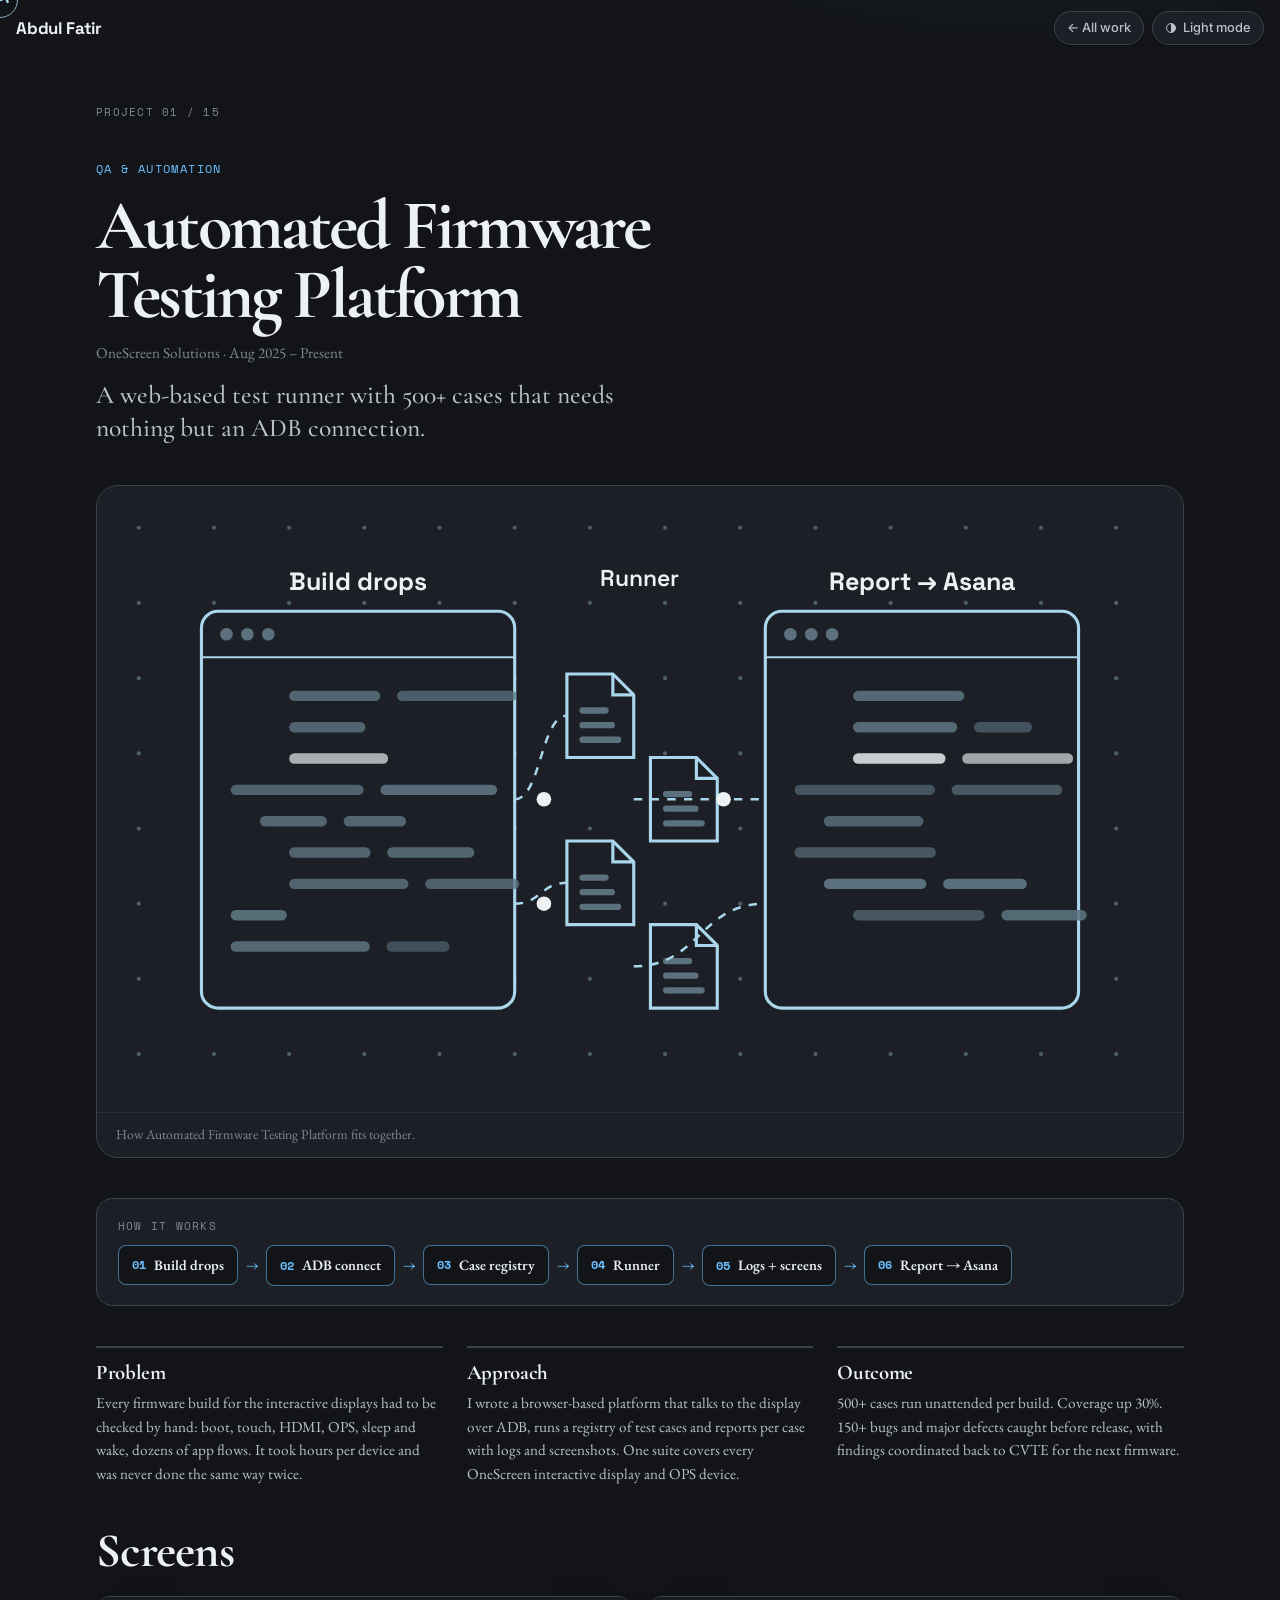
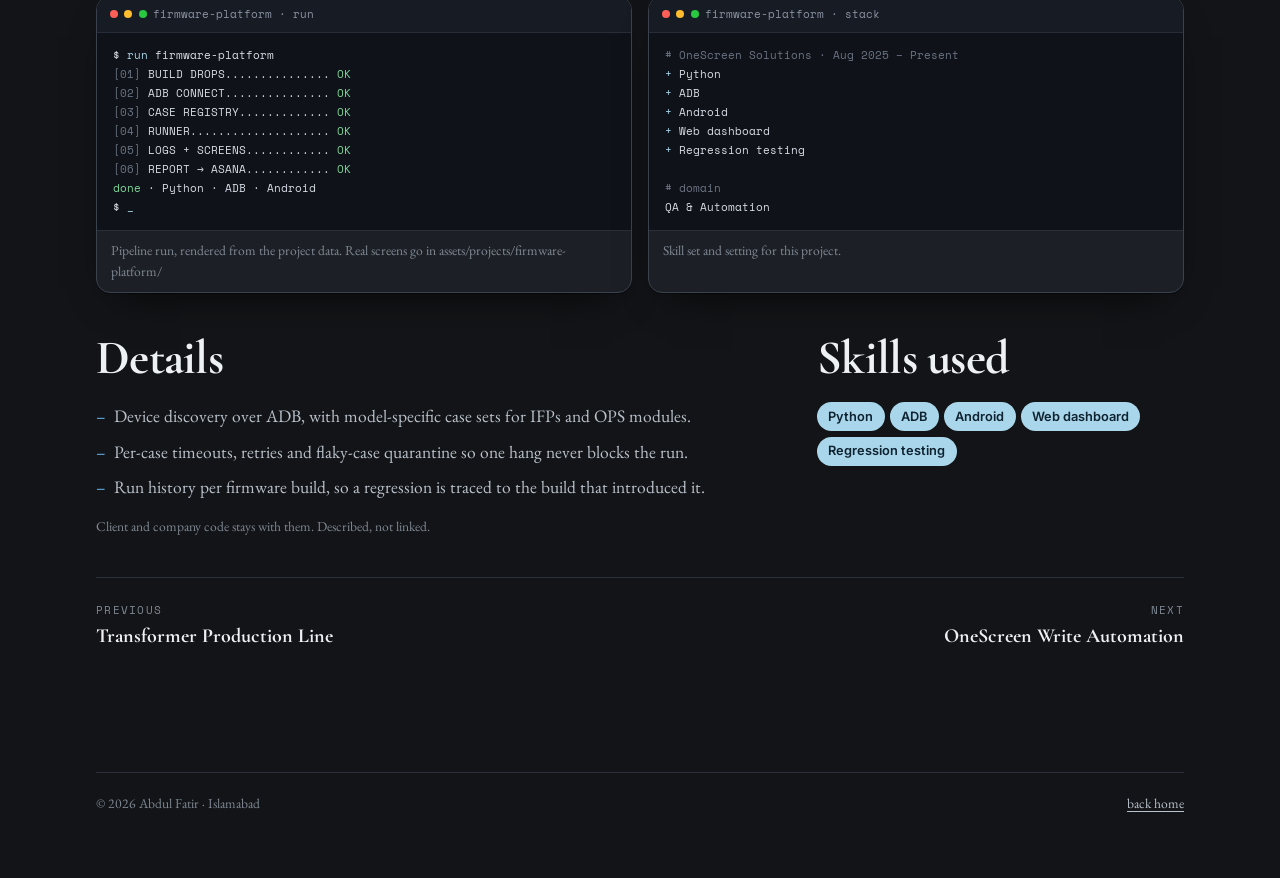
==== project.html @ 15992c82 "Portfolio site: first public version Static portfolio for GitHub Pages: hero with flip clock and tes" ====
<!DOCTYPE html>
<html lang="en" class="no-js">
<head>
  <meta charset="utf-8">
  <meta name="viewport" content="width=device-width, initial-scale=1, viewport-fit=cover">
  <title>Project · Abdul Fatir</title>
  <meta name="description" content="Project details: problem, approach, outcome, screens and the skills it used.">
  <meta name="theme-color" content="#121417">
  <link rel="icon" href="data:image/svg+xml,%3Csvg xmlns='http://www.w3.org/2000/svg' viewBox='0 0 64 64'%3E%3Crect width='64' height='64' rx='14' fill='%23121417'/%3E%3Ctext x='32' y='43' font-family='Arial,sans-serif' font-weight='700' font-size='30' text-anchor='middle' fill='%23a9d6ea'%3EAF%3C/text%3E%3C/svg%3E">
  <link rel="preconnect" href="https://fonts.googleapis.com">
  <link rel="preconnect" href="https://fonts.gstatic.com" crossorigin>
  <link rel="stylesheet" href="https://fonts.googleapis.com/css2?family=Space+Grotesk:wght@500;700&family=Inter:wght@400;500;600;700&family=Space+Mono:wght@400;700&family=Caveat:wght@500;600;700&family=Cormorant+Garamond:ital,wght@0,500;0,600;0,700;1,500&family=EB+Garamond:ital,wght@0,400;0,500;0,600;1,400&display=swap">
  <link rel="stylesheet" href="css/style.css?v=29">
</head>
<body class="is-project">
  <div class="wipe" id="wipe" aria-hidden="true"></div>
  <div class="cursor" id="cursor" aria-hidden="true"><i class="cursor__dot"><svg viewBox="0 0 24 24"><path d="M3 10v4M6 8v8M18 8v8M21 10v4M6 12h12" fill="none" stroke="currentColor" stroke-width="2.4" stroke-linecap="round"/></svg></i><i class="cursor__ring"><span class="cursor__label" id="cursor-label">Drag</span></i></div>

  <header class="bar">
    <div class="bar__left"><a class="bar__name" href="index.html">Abdul Fatir</a></div>
    <div class="bar__right">
      <a class="chip" href="index.html#work" id="back-link">← All work</a>
      <button class="chip" id="mode-toggle" type="button" aria-pressed="false" title="Switch between dark and light">
        <svg viewBox="0 0 12 12" aria-hidden="true"><circle cx="6" cy="6" r="4.5" fill="none" stroke="currentColor"/><path d="M6 1.5v9A4.5 4.5 0 0 0 6 1.5z" fill="currentColor"/></svg>
        <span id="mode-label">Light mode</span>
      </button>
    </div>
  </header>

  <main class="page page--project" id="project">
    <p class="mono eyebrow" id="p-crumb">project</p>
    <header class="phead">
      <p class="phead__dom mono" id="p-dom"></p>
      <h1 class="phead__title" id="p-title">Loading…</h1>
      <p class="phead__meta" id="p-meta"></p>
      <p class="phead__summary" id="p-summary"></p>
    </header>

    <figure class="phero" id="p-hero"></figure>

    <section class="pipeline" id="p-pipeline" aria-label="How it works"></section>

    <section class="pao">
      <div class="pao__col"><h2>Problem</h2><p id="p-problem"></p></div>
      <div class="pao__col"><h2>Approach</h2><p id="p-approach"></p></div>
      <div class="pao__col"><h2>Outcome</h2><p id="p-outcome"></p></div>
    </section>

    <section class="screens" aria-labelledby="screens-title">
      <h2 class="section-title" id="screens-title">Screens</h2>
      <div class="screens__grid" id="p-screens"></div>
    </section>

    <section class="pdetails">
      <div class="pdetails__col">
        <h2 class="section-title">Details</h2>
        <ul class="pdetails__list" id="p-bullets"></ul>
        <p class="muted pnda" id="p-nda" hidden>Client and company code stays with them. Described, not linked.</p>
      </div>
      <div class="pdetails__col">
        <h2 class="section-title">Skills used</h2>
        <ul class="skillset" id="p-stack"></ul>
      </div>
    </section>

    <nav class="pnav" aria-label="Other projects">
      <a id="p-prev" class="pnav__link" href="#"><span class="mono eyebrow">previous</span><strong></strong></a>
      <a id="p-next" class="pnav__link pnav__link--next" href="#"><span class="mono eyebrow">next</span><strong></strong></a>
    </nav>

    <footer class="foot">
      <span>© <span id="year"></span> Abdul Fatir · Islamabad</span>
      <a href="index.html">back home</a>
    </footer>
  </main>

  <script src="js/config.js?v=29"></script>
  <script src="js/data.js?v=29"></script>
  <script src="js/shared.js?v=29"></script>
  <script src="js/project.js?v=29"></script>
</body>
</html>
---- css/style.css ----
/* ──────────────────────────────────────────────────────────────
   Abdul Fatir · portfolio
   Layout: one column. Name + date + role, About with a questionnaire,
   Work experience tabs (each with a 3D drag deck of cards), a message
   CTA, a "Selected work" slider with an index, toolbelt, certificates,
   off-duty, contact. A zig-zag road runs through the page and a small
   car drives it as you scroll.
   Palette: graphite + ice blue by default, white + navy in light mode;
   cream line-art cards for the illustrations.
   ────────────────────────────────────────────────────────────── */
:root {
  color-scheme: dark;
  --bg:      #121417;
  --bg-2:    #181b20;
  --card:    #1c2026;
  --card-2:  #242932;
  --ink:     #eef1f4;
  --ink-2:   #b9c1ca;
  --mute:    #7f8893;
  --rule:    #2a3039;
  --rule-2:  #3a424d;
  --accent:  #a9d6ea;
  --accent-ink: #0f2230;
  --accent-soft: rgba(169, 214, 234, .14);
  --deck-side:   #223a52;
  --deck-side-2: #2f5880;
  --deck-center: #f4f8fb;
  --deck-ink:    #15171b;
  --lcd: #0e1013; --lcd-ink: #d9e6ef;
  --graphite: #1f232a; --on-graphite: #eef1f4;
  --art-bg: var(--card); --art-soft: var(--card-2); --art-ink: var(--accent); --art-line: color-mix(in srgb, var(--accent) 45%, var(--card)); --art-dark: var(--ink);
  --shadow: 0 1px 0 rgba(0,0,0,.4), 0 18px 40px -22px rgba(0,0,0,.9);
  --c-qa: #6cc0ff; --c-cv: #ffb067; --c-dl: #c9a9ff; --c-eng: #7fd79a;
  /* page type: a Roman serif pair. Widgets (clock, rig, questionnaire, chips, buttons) keep the sans below. */
  --f-display: "Cormorant Garamond", "Times New Roman", Georgia, serif;
  --f-body: "EB Garamond", "Times New Roman", Georgia, serif;
  --f-sans: "Space Grotesk", "Segoe UI", system-ui, sans-serif;
  --f-ui: "Inter", "Segoe UI", system-ui, sans-serif;
  --f-mono: "Space Mono", "Cascadia Code", Consolas, monospace;
  --f-hand: "Caveat", "Segoe Script", "Bradley Hand", cursive;
  --body-size: 17.5px; --head-weight: 700; --head-track: -.015em;
  --col: 1120px;
  --ease: cubic-bezier(.22, 1, .36, 1);
  --ease-io: cubic-bezier(.65, 0, .35, 1);
}
:root[data-mode="light"] {
  color-scheme: light;
  --bg: #f5f6f8; --bg-2: #eceef2; --card: #ffffff; --card-2: #f0f2f5;
  --ink: #15171b; --ink-2: #3f454d; --mute: #737b85;
  --rule: #dde1e7; --rule-2: #c7cdd5;
  --accent: #1c4f7a; --accent-ink: #ffffff; --accent-soft: rgba(28, 79, 122, .1);
  --deck-side: #2b4b6b; --deck-side-2: #3f6f9c; --deck-center: #ffffff; --deck-ink: #15171b;
  --lcd: #1f232a; --lcd-ink: #e6edf3;
  --shadow: 0 1px 0 rgba(21,23,27,.05), 0 16px 36px -22px rgba(21,23,27,.35);
  --c-qa: #1f6fb2; --c-cv: #c9641e; --c-dl: #6a4fb3; --c-eng: #2e7d4f;
}

*, *::before, *::after { box-sizing: border-box; }
:root[data-font="playfair"] { --f-display: "Playfair Display", Georgia, serif; --f-body: "Source Serif 4", Georgia, serif; --body-size: 16.5px; --head-weight: 600; --head-track: -.02em; }
:root[data-font="caslon"]   { --f-display: "Libre Caslon Display", Georgia, serif; --f-body: "Libre Caslon Text", Georgia, serif; --body-size: 16px; --head-weight: 400; --head-track: -.01em; }
:root[data-font="fraunces"] { --f-display: "Fraunces", Georgia, serif; --f-body: "Newsreader", Georgia, serif; --body-size: 17px; --head-weight: 600; --head-track: -.02em; }
:root[data-font="sans"]     { --f-display: "Space Grotesk", "Segoe UI", system-ui, sans-serif; --f-body: "Inter", "Segoe UI", system-ui, sans-serif; --body-size: 16px; --head-weight: 700; --head-track: -.02em; }
html { scroll-behavior: smooth; scroll-padding-top: 80px; }
.btn, .chip, .tag, .tab, .skillset li, .bar, .polaroid figcaption, .device, .flipclock, .quiz, input, textarea, button, select, .field label { font-family: var(--f-ui); }
.quiz__head h3, .quiz__head .muted, .quiz__q, .quiz__a { font-family: var(--f-hand); }
.tab { font-family: var(--f-sans); }
body {
  margin: 0; background: var(--bg); color: var(--ink);
  font-family: var(--f-body); font-size: var(--body-size); line-height: 1.55;
  overflow-x: hidden; -webkit-font-smoothing: antialiased;
  transition: background .4s, color .4s;
  background-image: radial-gradient(900px 500px at 80% -10%, var(--accent-soft), transparent 60%);
}
img, svg { max-width: 100%; display: block; }
a { color: var(--accent); text-decoration: underline; text-decoration-thickness: 1px; text-underline-offset: 3px; }
a:hover { text-decoration-thickness: 2px; }
h1, h2, h3 { margin: 0; font-family: var(--f-display); font-weight: var(--head-weight); line-height: 1.05; letter-spacing: var(--head-track); text-wrap: balance; }
p { margin: 0; }
ul, ol { margin: 0; padding: 0; list-style: none; }
button { font: inherit; color: inherit; background: none; border: 0; cursor: pointer; }
:focus-visible { outline: 2px solid var(--accent); outline-offset: 3px; }
[hidden] { display: none !important; }
.mono { font-family: var(--f-mono); font-size: .72rem; letter-spacing: .02em; }
.eyebrow { text-transform: uppercase; letter-spacing: .12em; font-size: .66rem; color: var(--mute); }
.muted { color: var(--mute); }
.skip { position: absolute; left: -9999px; top: 8px; background: var(--ink); color: var(--bg); padding: .5rem .8rem; z-index: 100; }
.skip:focus { left: 8px; }

/* ───────── preloader ───────── */
.loader { position: fixed; inset: 0; z-index: 90; background: var(--bg); color: var(--ink); display: grid; align-content: end; padding: 0 max(24px, 4vw) 6vh; gap: .4rem; transition: transform .9s var(--ease-io); }
.loader.is-done { transform: translateY(-100%); }
.loader__name { font-family: var(--f-sans); font-weight: 700; font-size: 1.1rem; color: var(--accent); }
.loader__count { font-family: var(--f-sans); font-weight: 700; font-size: clamp(6rem, 22vw, 16rem); line-height: .85; letter-spacing: -.05em; font-variant-numeric: tabular-nums; }
.loader__line { font-family: var(--f-mono); font-size: .75rem; color: var(--mute); }
body.is-loading { overflow: hidden; }
.no-js .loader { display: none; }

/* ───────── page wipe ───────── */
.wipe { position: fixed; inset: 0; z-index: 85; background: var(--accent); transform: scaleY(1); transform-origin: top; pointer-events: none; }
.wipe.is-out { transform: scaleY(0); transform-origin: bottom; transition: transform .7s var(--ease-io); }
.wipe.is-in { transform: scaleY(1); transform-origin: top; transition: transform .45s var(--ease-io); }
.wipe--home { transform: scaleY(0); transform-origin: top; }
.wipe--home.is-in { transform: scaleY(1); }
.no-js .wipe { display: none; }

/* ───────── custom cursor ───────── */
.cursor { display: none; }
@media (pointer: fine) {
  .cursor { display: block; position: fixed; left: 0; top: 0; z-index: 95; pointer-events: none; }
  body, a, button, [role="tab"], .ring, .quiz__q { cursor: none; }
  .cursor__dot { position: absolute; width: 26px; height: 26px; margin: -13px; color: var(--accent); filter: drop-shadow(0 1px 2px rgba(0,0,0,.35)); }
  .cursor__dot svg { width: 100%; height: 100%; transform: rotate(-20deg); }
  .cursor.is-down .cursor__dot svg { transform: rotate(-20deg) scale(.85); }
  .cursor__ring { position: absolute; width: 36px; height: 36px; margin: -18px; border-radius: 50%; border: 1px solid var(--accent); opacity: .8; display: grid; place-items: center; transition: transform .3s var(--ease), opacity .25s, background .3s, border-color .3s; }
  .cursor__label { font-family: var(--f-sans); font-weight: 700; font-size: 5px; color: var(--accent-ink); opacity: 0; transition: opacity .2s; }
  .cursor.is-link .cursor__ring { transform: scale(1.5); background: var(--accent-soft); opacity: 1; }
  .cursor.is-drag .cursor__ring { transform: scale(3.2); background: var(--accent); border-color: var(--accent); opacity: .95; }
  .cursor.is-drag .cursor__label { opacity: 1; }
  .cursor.is-down .cursor__ring { transform: scale(.85); }
  .cursor.is-drag.is-down .cursor__ring { transform: scale(2.8); }
}

/* ───────── top bar ───────── */
.bar { position: fixed; top: 0; left: 0; right: 0; z-index: 30; display: flex; justify-content: space-between; align-items: center; gap: 1rem; padding: .7rem max(16px, env(safe-area-inset-right, 0px)) .7rem max(16px, env(safe-area-inset-left, 0px)); pointer-events: none; }
.bar__left, .bar__right { display: flex; align-items: center; gap: .5rem; pointer-events: auto; position: relative; }
.bar__name { font-family: var(--f-sans); font-weight: 700; font-size: 1.05rem; color: var(--ink); text-decoration: none; letter-spacing: -.01em; }
.bar__meta { font-size: .8rem; color: var(--mute); margin-right: .4rem; }
.chip { display: inline-flex; align-items: center; gap: .4rem; text-decoration: none; font-size: .8rem; font-weight: 500; padding: .38rem .75rem; border-radius: 999px; background: var(--card); border: 1px solid var(--rule-2); color: var(--ink-2); box-shadow: var(--shadow); transition: transform .2s var(--ease), border-color .2s; }
.chip:hover { transform: translateY(-1px); border-color: var(--accent); text-decoration: none; }
.chip--xs { padding: .1rem .5rem; font-size: .7rem; box-shadow: none; }
.chip svg { width: 12px; height: 12px; }
.menu { position: absolute; right: 0; top: calc(100% + .5rem); min-width: 200px; background: var(--card); border: 1px solid var(--rule-2); border-radius: 12px; box-shadow: var(--shadow); padding: .4rem; display: grid; }
.menu a { padding: .5rem .8rem; border-radius: 8px; color: var(--ink); text-decoration: none; font-size: .95rem; }
.menu a:hover { background: var(--card-2); }
@media (max-width: 600px) { .bar__meta { display: none; } }

/* ───────── page column + road ───────── */
.page { position: relative; z-index: 0; max-width: var(--col); margin-inline: auto; padding-left: max(16px, env(safe-area-inset-left, 0px)); padding-right: max(16px, env(safe-area-inset-right, 0px)); padding-block: 0 4rem; }
.road { position: absolute; inset: 0; width: 100%; height: 100%; z-index: 0; pointer-events: none; overflow: visible; }
.road__ghost { fill: none; stroke: var(--rule-2); stroke-width: 2; stroke-dasharray: 2 8; stroke-linecap: round; opacity: .8; }
.road__driven { fill: none; stroke: var(--accent); stroke-width: 2; stroke-linecap: round; stroke-linejoin: round; opacity: .7; }
.car { position: absolute; left: 0; top: 0; width: 34px; height: 54px; margin: -27px 0 0 -17px; z-index: 0; pointer-events: none; will-change: transform; }
.car svg { width: 100%; height: 100%; overflow: visible; filter: drop-shadow(0 6px 6px rgba(0,0,0,.45)); }
.car__body { fill: var(--accent); stroke: rgba(0,0,0,.4); stroke-width: 1; }
.car__wheel { fill: #262321; }
.car__glass { fill: #1b2a36; }
:root[data-mode="light"] .car__glass { fill: #cfe6f3; }
.car__roof { fill: rgba(0,0,0,.14); }
.car__cam { fill: #1b1a17; }
.car__lens { fill: #9fd8ff; }
.car__head { fill: #fff2b0; }
.car__tail { fill: #ff8a80; }
.car__beam { fill: rgba(255, 236, 170, .5); opacity: 0; transition: opacity .3s; }
.car.is-moving .car__beam { opacity: .8; }
.car.is-moving .car__wheel { animation: tyre .16s linear infinite; }
@keyframes tyre { 50% { fill: #3b3734; } }
.section, .hero, .marquee, .cta, .foot, .thanks { position: relative; z-index: 1; }

.section { padding-block: clamp(3.5rem, 8vw, 6.5rem) 0; }
.section-title { font-size: clamp(2rem, 4.2vw, 3rem); margin-bottom: 1.2rem; position: relative; display: inline-block; }
.section-title--xl { font-size: clamp(2.8rem, 7.5vw, 5.8rem); letter-spacing: -.02em; line-height: .95; }
.section-title::after { content: ""; position: absolute; left: 0; width: 48px; bottom: -.3rem; height: 3px; background: var(--accent); border-radius: 2px; transform: scaleX(0); transform-origin: left; transition: transform .8s var(--ease); }
.section-title.in::after, .no-js .section-title::after { transform: scaleX(1); }
.lede-sm { color: var(--ink-2); max-width: 60ch; font-size: 1.02rem; margin-bottom: 2rem; }

/* ───────── buttons ───────── */
.btn { display: inline-flex; align-items: center; gap: .5rem; padding: .7rem 1.2rem; border-radius: 999px; background: var(--accent); color: var(--accent-ink); font-family: var(--f-display); font-weight: 700; font-size: .95rem; text-decoration: none; transition: transform .2s var(--ease), box-shadow .2s, background .2s; }
.btn:hover { transform: translateY(-2px); box-shadow: 0 10px 24px -12px var(--accent); text-decoration: none; }
.btn--ghost { background: transparent; color: var(--ink); border: 1px solid var(--rule-2); }
.btn--ghost:hover { border-color: var(--accent); box-shadow: none; }
.btn--lg { padding: 1rem 1.6rem; font-size: 1.05rem; }
.btn__spin { width: 13px; height: 13px; border-radius: 50%; border: 2px solid rgba(0,0,0,.25); border-top-color: var(--accent-ink); display: none; animation: spin .8s linear infinite; }
.btn.is-busy .btn__spin { display: inline-block; }
.btn.is-busy { pointer-events: none; opacity: .85; }
@keyframes spin { to { transform: rotate(360deg); } }

/* ───────── hero ───────── */
.hero__piece { opacity: 0; transform: translateY(18px); transition: opacity .8s var(--ease) var(--d, 0s), transform .8s var(--ease) var(--d, 0s); }
.hero.in .hero__piece, .no-js .hero__piece { opacity: 1; transform: none; }
.hero { min-height: 82vh; padding-top: clamp(6rem, 14vh, 9rem); display: grid; align-content: center; gap: 1.2rem; }
.hero__intro { display: flex; flex-wrap: wrap; align-items: center; gap: .5rem .7rem; color: var(--ink-2); font-size: .95rem; }
.hero__intro .mono { color: var(--accent); }
.hero__sep { color: var(--mute); }
.hero__intro a { color: var(--ink); }
.hero__namerow { display: grid; justify-items: start; gap: .9rem; }
.hero__role { display: flex; align-items: baseline; gap: .35rem; margin-left: .15em; font-size: .95rem; line-height: 1.25; color: var(--ink-2); }
.hero__role strong { color: var(--ink); font-family: var(--f-display); font-size: 1.1rem; letter-spacing: -.01em; }
.hero__role a { color: var(--accent); }
.name { font-size: clamp(4.4rem, 14vw, 12rem); line-height: .86; letter-spacing: -.02em; display: grid; }
.name__word { display: flex; overflow: hidden; padding-bottom: .08em; }
.name__last { color: var(--accent); }
.name__ch { display: inline-block; transform: translateY(110%); transition: transform .9s var(--ease); white-space: pre; }
.name.in .name__ch, .no-js .name__ch { transform: none; }
.hero__row { display: grid; grid-template-columns: 1.1fr .9fr; gap: 2rem; align-items: center; margin-top: .5rem; }
.hero__build { font-family: var(--f-display); font-weight: 500; font-size: clamp(1.5rem, 3.2vw, 2.4rem); line-height: 1.15; letter-spacing: -.02em; }
.swap { display: block; overflow: hidden; height: 1.15em; color: var(--accent); font-weight: 700; }
.swap__item { display: block; transition: transform .45s var(--ease), opacity .35s; white-space: nowrap; }
.swap__item.is-out { transform: translateY(-110%); opacity: 0; }
.swap__item.is-in { transform: translateY(110%); opacity: 0; transition: none; }
.hero__links { display: flex; flex-wrap: wrap; gap: .7rem; margin-top: .8rem; }
.stage { justify-self: end; display: grid; gap: .5rem; justify-items: center; }
.device { width: min(320px, 100%); background: var(--card); border: 1px solid var(--rule-2); border-radius: 18px; padding: 14px; transform: rotate(-1.5deg); transition: transform .5s var(--ease); box-shadow: var(--shadow); }
.device:hover { transform: rotate(0) translateY(-2px); }
.lcd { background: var(--accent); color: var(--accent-ink); border-radius: 8px; padding: 12px 14px; border: 2px solid rgba(0,0,0,.2); box-shadow: inset 0 2px 8px rgba(0,0,0,.25); display: grid; gap: 6px; font-size: .62rem; text-transform: uppercase; }
.lcd__bar i { background: var(--accent-ink); }
.lcd__bar { border-color: var(--accent-ink); }
.device__leds i.on { background: var(--accent); box-shadow: 0 0 6px var(--accent); }
.lcd__row { display: flex; justify-content: space-between; gap: 1rem; white-space: nowrap; overflow: hidden; }
.lcd__row span:first-child { overflow: hidden; text-overflow: ellipsis; }
.lcd__big { font-size: 2rem; font-weight: 700; line-height: 1; letter-spacing: .04em; margin: .2rem 0; font-variant-numeric: tabular-nums; }
.lcd__bar { height: 8px; border: 1px solid var(--lcd-ink); padding: 1px; }
.lcd__bar i { display: block; height: 100%; width: 0; background: var(--lcd-ink); transition: width .3s linear; }
.device__foot { display: flex; justify-content: space-between; align-items: center; padding: 10px 4px 0; }
.device__brand { color: var(--mute); text-transform: uppercase; }
.device__leds { display: flex; gap: 5px; }
.device__leds i { width: 8px; height: 8px; border-radius: 50%; background: var(--rule-2); }
.device__leds i.on { background: #2e9e5b; box-shadow: 0 0 6px #2e9e5b; }
.caption { color: var(--mute); font-size: .85rem; }

/* split-flap tiles: a leaf folds down from the top half to reveal the next character */
.flaps { display: inline-flex; gap: 2px; --fh: 1.6em; --fw: .95em; --fbg: #1f2328; --ffg: #f3f5f7; --fline: rgba(0,0,0,.45); }
.flap { position: relative; width: var(--fw); height: var(--fh); perspective: 220px; font-weight: 700; }
.flap__half, .flap__leaf { position: absolute; left: 0; width: 100%; height: 50%; overflow: hidden; background: var(--fbg); color: var(--ffg); backface-visibility: hidden; }
.flap__half span, .flap__leaf span { position: absolute; left: 0; width: 100%; height: var(--fh); line-height: var(--fh); text-align: center; }
.flap__top, .flap__leaf--front { top: 0; border-radius: 3px 3px 0 0; }
.flap__top span, .flap__leaf--front span { top: 0; }
.flap__bottom, .flap__leaf--back { bottom: 0; border-radius: 0 0 3px 3px; }
.flap__bottom span, .flap__leaf--back span { bottom: 0; }
.flap__top::after { content: ""; position: absolute; left: 0; right: 0; bottom: 0; height: 1px; background: var(--fline); }
.flap__leaf { transform-origin: 50% 100%; transform: rotateX(0); animation: flapdown .5s var(--ease-io) forwards; z-index: 2; }
.flap__leaf--back { transform-origin: 50% 0%; transform: rotateX(90deg); animation: flapup .5s var(--ease-io) forwards; top: 50%; }
@keyframes flapdown { to { transform: rotateX(-90deg); } }
@keyframes flapup { to { transform: rotateX(0); } }
.flaps--lcd { --fh: 1.5em; --fw: .82em; --fbg: rgba(0,0,0,.16); --ffg: var(--accent-ink); --fline: rgba(0,0,0,.25); gap: 1px; font-size: .58rem; letter-spacing: 0; }
.flaps--lcd .flap { font-weight: 700; }
.lcd__row--case { align-items: center; }
.flipclock { display: grid; gap: .4rem; justify-items: center; margin-bottom: .2rem; }
.flipclock__tiles { display: inline-flex; align-items: center; gap: .25rem; font-family: var(--f-sans); font-size: clamp(1.7rem, 3.4vw, 2.4rem); --fh: 1.35em; --fw: .82em; --fbg: var(--accent); --ffg: var(--accent-ink); --fline: rgba(0,0,0,.25); }
.flipclock__tiles .flap { box-shadow: 0 6px 14px -8px rgba(0,0,0,.8); border-radius: 4px; }
.flipclock__tiles .flaps--sec { font-size: .72em; align-self: end; margin-bottom: .1em; }
.flipclock__colon { width: .3em; display: grid; gap: .28em; justify-items: center; }
.flipclock__colon i { width: .12em; height: .12em; border-radius: 50%; background: var(--ink); animation: blink 1s steps(1) infinite; }
@keyframes blink { 50% { opacity: .25; } }
.flipclock__label { color: var(--accent); text-transform: uppercase; font-size: .72rem; letter-spacing: .06em; }
.flipclock__label--sub { color: var(--mute); font-size: .62rem; }
@media (max-width: 820px) { .hero { min-height: 0; padding-top: 5.5rem; } .hero__row { grid-template-columns: 1fr; } .stage { justify-self: start; } }

/* ───────── marquee ───────── */
.marquee { margin-top: 3rem; border-top: 1px solid var(--rule); border-bottom: 1px solid var(--rule); overflow: hidden; padding: .7rem 0; mask-image: linear-gradient(90deg, transparent, #000 8%, #000 92%, transparent); -webkit-mask-image: linear-gradient(90deg, transparent, #000 8%, #000 92%, transparent); }
.marquee__track { display: flex; gap: 2.5rem; width: max-content; animation: marquee 40s linear infinite; }
.marquee__track span { font-family: var(--f-display); font-weight: 500; font-size: 1.05rem; color: var(--ink-2); white-space: nowrap; }
.marquee__track span::after { content: "◆"; margin-left: 2.5rem; color: var(--accent); font-size: .6rem; vertical-align: middle; }
@keyframes marquee { to { transform: translateX(-50%); } }

/* ───────── about ───────── */
.about { display: grid; grid-template-columns: 1.15fr .85fr; gap: 2.5rem; align-items: start; }
.about__text .section-title { margin-bottom: 1.2rem; }
.about__lead { font-family: var(--f-display); font-weight: 500; font-size: clamp(1.4rem, 2.5vw, 1.9rem); line-height: 1.3; letter-spacing: -.02em; max-width: 32ch; }
.about__lead .w { display: inline-block; opacity: .18; transition: opacity .25s linear; }
.about__lead .w.on { opacity: 1; }
.about__paras { display: grid; gap: 1rem; margin-top: 1.4rem; color: var(--ink-2); max-width: 60ch; }
.about__side { display: grid; gap: 1.2rem; justify-items: end; }
.polaroid { margin: 0; width: min(240px, 100%); background: var(--card); padding: 12px 12px 14px; transform: rotate(2deg); border: 1px solid var(--rule-2); box-shadow: var(--shadow); transition: transform .5s var(--ease); }
.polaroid:hover { transform: rotate(0) scale(1.02); }
.polaroid__img { aspect-ratio: 1; background: linear-gradient(135deg, var(--card-2), var(--rule)); display: grid; place-items: center; position: relative; overflow: hidden; border-radius: 4px; }
.polaroid__img img { width: 100%; height: 100%; object-fit: cover; object-position: 50% 28%; position: absolute; inset: 0; }
.polaroid__mono { font-family: var(--f-sans); font-weight: 700; font-size: 3.5rem; color: var(--accent); }
.polaroid figcaption { margin-top: .6rem; font-size: .85rem; color: var(--mute); text-align: center; }
.quiz { width: 100%; background: var(--card); border: 1px solid var(--rule-2); border-radius: 16px; padding: 1.2rem 1.25rem 1.1rem; display: grid; gap: .8rem; box-shadow: var(--shadow); }
.quiz__head { display: grid; gap: .2rem; }
.quiz__head .eyebrow { color: var(--accent); }
.quiz__head h3 { font-family: var(--f-hand); font-weight: 700; font-size: 2rem; letter-spacing: 0; }
.quiz__head .muted { font-family: var(--f-hand); font-size: 1.25rem; }
.quiz__list { display: grid; gap: .5rem; counter-reset: q; }
.quiz__item { border: 1px solid var(--rule); border-radius: 10px; background: var(--bg); overflow: hidden; }
.quiz__q { width: 100%; text-align: left; display: grid; grid-template-columns: 1.6rem 1fr auto; gap: .5rem; align-items: center; padding: .65rem .8rem; font-family: var(--f-hand); font-weight: 600; font-size: 1.35rem; line-height: 1.2; color: var(--ink); }
.quiz__q::before { counter-increment: q; content: counter(q, decimal-leading-zero); font-family: var(--f-mono); font-size: .65rem; color: var(--accent); }
.quiz__q::after { content: "+"; color: var(--mute); font-family: var(--f-sans); font-size: 1.3rem; transition: transform .3s; }
.quiz__q[aria-expanded="true"]::after { transform: rotate(45deg); }
.quiz__a { padding: 0 .8rem .8rem 2.9rem; font-family: var(--f-hand); font-weight: 500; font-size: 1.3rem; line-height: 1.3; color: var(--accent); }
.quiz__viewport { overflow: hidden; transition: height .4s var(--ease); }
.quiz__track { display: flex; align-items: flex-start; transition: transform .55s var(--ease); will-change: transform; }
.quiz__page { flex: 0 0 100%; min-width: 0; display: grid; gap: .8rem; align-content: start; transition: opacity .4s; }
.quiz__page:not(.is-on) { opacity: .35; }
.quiz__nav { display: flex; justify-content: center; padding-top: .55rem; border-top: 1px solid var(--rule); }
.quiz__dots { display: flex; gap: .5rem; align-items: center; }
.quiz__dot { width: .7rem; height: .7rem; padding: 0; border-radius: 999px; border: 1px solid var(--accent); background: transparent; transition: width .25s var(--ease), background .2s; }
.quiz__dot.is-on { width: 1.8rem; background: var(--accent); }
@media (max-width: 820px) { .about { grid-template-columns: 1fr; } .about__side { justify-items: start; } }
.odometer { margin-top: 3rem; display: grid; grid-template-columns: repeat(4, 1fr); gap: 1rem; border-top: 1px solid var(--rule); padding-top: 1.5rem; }
.odometer b { display: block; font-family: var(--f-sans); font-size: 2.4rem; line-height: 1; font-variant-numeric: tabular-nums; letter-spacing: -.03em; }
.odometer b small { color: var(--accent); font-size: 1.4rem; }
.odometer span { font-size: .85rem; color: var(--mute); }
@media (max-width: 700px) { .odometer { grid-template-columns: repeat(2, 1fr); } }

/* ───────── experience tabs ───────── */
.tabs { position: relative; display: flex; gap: .2rem; border-bottom: 1px solid var(--rule-2); overflow-x: auto; scrollbar-width: none; }
.tabs::-webkit-scrollbar { display: none; }
.tab { position: relative; padding: .7rem 1rem .8rem; font-family: var(--f-display); font-weight: 700; color: var(--mute); white-space: nowrap; display: flex; align-items: center; gap: .5rem; transition: color .25s; }
.tab:hover, .tab[aria-selected="true"] { color: var(--ink); }
/* the small label style used for "Present" and every label inside a tab */
.tag { display: inline-block; font-family: var(--f-mono); font-size: .58rem; letter-spacing: .1em; text-transform: uppercase; color: var(--accent-ink); background: var(--accent); padding: .22rem .5rem; border-radius: 4px; line-height: 1.2; }
.tag--muted { background: var(--card-2); color: var(--accent); border: 1px solid var(--rule-2); }
.tabs__ink { position: absolute; bottom: -1px; left: 0; height: 3px; width: 0; background: var(--accent); border-radius: 2px; transition: left .45s var(--ease), width .45s var(--ease); }
.tabpanel { margin-top: 1.5rem; }
.tabpanel { overflow: hidden; }
.exp { display: grid; gap: 1.6rem; background: var(--card); border: 1px solid var(--rule-2); border-radius: 20px; padding: clamp(1.3rem, 3vw, 2.2rem); transition: opacity .42s var(--ease), transform .42s var(--ease); }
.tabpanel.is-out-left .exp { opacity: 0; transform: translateX(-56px); transition-duration: .24s; transition-timing-function: var(--ease-io); }
.tabpanel.is-out-right .exp { opacity: 0; transform: translateX(56px); transition-duration: .24s; transition-timing-function: var(--ease-io); }
.tabpanel.is-in-right .exp { opacity: 0; transform: translateX(56px); transition: none; }
.tabpanel.is-in-left .exp { opacity: 0; transform: translateX(-56px); transition: none; }
.exp__head { display: grid; grid-template-columns: .9fr 1.1fr; gap: 2rem; align-items: start; }
.exp__id { display: grid; gap: .5rem; min-width: 0; }
.exp__org { font-size: clamp(1.5rem, 2.8vw, 2rem); }
.exp__role { font-weight: 600; font-size: 1rem; }
.exp__meta { color: var(--mute); font-size: .85rem; display: flex; flex-wrap: wrap; gap: .3rem 1rem; }
.exp__meta .pin::before { content: "◎ "; color: var(--accent); }
.exp__cols { display: grid; gap: 1rem; min-width: 0; }
.exp__cols > div { display: grid; gap: .45rem; justify-items: start; }
.exp__cols p { color: var(--ink-2); font-size: .93rem; line-height: 1.55; }
.exp__skills { display: grid; gap: .5rem; justify-items: start; border-top: 1px solid var(--rule); padding-top: 1.2rem; }
.skillset { display: flex; flex-wrap: wrap; gap: .35rem; }
.skillset li { font-size: .8rem; font-weight: 600; padding: .28rem .7rem; border-radius: 999px; background: var(--accent); color: var(--accent-ink); }
.exp__nda { color: var(--mute); }
@media (max-width: 820px) { .exp__head { grid-template-columns: 1fr; } }

/* card slider inside the tab box: a horizontal loop of portrait cards */
.slider { position: relative; height: 400px; overflow: hidden; border-radius: 16px; cursor: grab; touch-action: pan-y; user-select: none; }
.slider.is-dragging { cursor: grabbing; }
.slider__stage { position: absolute; left: 50%; top: 50%; width: 0; height: 0; transform-style: preserve-3d; }
.slider__card { position: absolute; left: 0; top: 0; width: 262px; height: 350px; border-radius: 20px; padding: 1.15rem 1.2rem 1.25rem; display: flex; flex-direction: column; justify-content: space-between; color: #e6eef6; background: linear-gradient(165deg, var(--deck-side-2), var(--deck-side)); border: 1px solid rgba(255,255,255,.08); box-shadow: 0 24px 44px -28px rgba(0,0,0,.7); transition: background .25s, color .25s, box-shadow .25s; }
.slider__card.is-center { background: var(--deck-center); color: var(--deck-ink); border-color: transparent; box-shadow: 0 0 0 2px var(--accent), 0 34px 60px -30px rgba(0,0,0,.75); }
.slider__card .ring__open { display: inline-block; opacity: 0; pointer-events: none; color: var(--accent); text-decoration: none; cursor: pointer; }
.slider__card.is-center .ring__open { opacity: 1; pointer-events: auto; color: var(--accent); }
@media (max-width: 820px) { .slider { height: 370px; } .slider__card { width: 232px; height: 320px; } }

/* ring of cards inside the tab box: three visible, the rest wait behind */
.ringwrap { display: grid; gap: .6rem; border-top: 1px solid var(--rule); padding-top: 1.2rem; }
.ringwrap__head { display: flex; justify-content: space-between; align-items: center; gap: 1rem; flex-wrap: wrap; }
.ring { position: relative; height: 400px; perspective: 1200px; perspective-origin: 50% 45%; overflow: hidden; border-radius: 16px; cursor: grab; touch-action: pan-y; user-select: none; }
.ring.is-dragging { cursor: grabbing; }
.ring__stage { position: absolute; left: 50%; top: 50%; width: 0; height: 0; transform-style: preserve-3d; }
.ring__card { position: absolute; left: 0; top: 0; width: 300px; height: 340px; border-radius: 20px; padding: 1.2rem 1.25rem 1.3rem; display: flex; flex-direction: column; justify-content: space-between; color: #e6eef6; background: linear-gradient(165deg, color-mix(in srgb, var(--deck-side-2) 78%, transparent), color-mix(in srgb, var(--deck-side) 82%, transparent)); backdrop-filter: blur(2px); -webkit-backdrop-filter: blur(2px); border: 1px solid rgba(255,255,255,.08); box-shadow: 0 30px 50px -30px rgba(0,0,0,.7); transition: transform .7s var(--ease), opacity .7s var(--ease); will-change: transform; }
.ring.is-dragging .ring__card { transition: none; }
.ring__card.is-center { background: var(--deck-center); color: var(--deck-ink); box-shadow: 0 0 0 2px var(--accent), 0 30px 60px -28px rgba(0,0,0,.9); cursor: pointer; border-color: transparent; }
.ring__top { display: flex; justify-content: space-between; align-items: baseline; gap: 1rem; }
.ring__org { font-family: var(--f-display); font-weight: 700; font-size: .85rem; opacity: .85; }
.ring__num { opacity: .6; }
.ring__kind { display: block; text-transform: uppercase; letter-spacing: .1em; opacity: .7; margin-bottom: .4rem; }
.ring__title { margin: 0; font-family: var(--f-display); font-weight: 700; font-size: 1.3rem; line-height: 1.1; letter-spacing: -.02em; }
.ring__sub { font-size: .8rem; opacity: .8; margin-top: .35rem; }
.ring__open { font-size: .78rem; margin-top: .6rem; font-weight: 600; opacity: 0; transition: opacity .3s; }
.ring__card.is-center .ring__open { opacity: 1; color: var(--accent); }
.ring__btn { position: absolute; top: 50%; width: 40px; height: 40px; margin-top: -20px; border-radius: 50%; border: 1px solid var(--rule-2); background: var(--card); color: var(--ink); font-family: var(--f-display); display: grid; place-items: center; z-index: 30; transition: background .2s, color .2s; }
.ring__btn:hover { background: var(--accent); color: var(--accent-ink); }
.ring__btn--prev { left: .8rem; } .ring__btn--next { right: .8rem; }
@media (max-width: 820px) { .ring { height: 340px; } .ring__card { width: 230px; height: 290px; } .ring__btn { display: none; } }

/* internships: smaller boxes */
.section-title--sm { font-size: clamp(1.6rem, 3vw, 2.2rem); }
.interns { display: grid; grid-template-columns: 1fr 1fr; gap: 1rem; }
.intern { background: var(--card); border: 1px solid var(--rule-2); border-radius: 16px; padding: 1.3rem 1.4rem; display: grid; gap: .7rem; align-content: start; }
.intern__head { display: flex; justify-content: space-between; align-items: center; gap: 1rem; }
.intern h3 { font-size: 1.25rem; }
.intern__role { font-weight: 600; font-size: .95rem; }
.intern__what { color: var(--ink-2); font-size: .92rem; }
.intern__photos { display: grid; grid-template-columns: repeat(3, 1fr); gap: .5rem; margin-top: .3rem; }
.intern__photos figure { margin: 0; aspect-ratio: 4 / 3; border-radius: 10px; overflow: hidden; background: var(--card-2); border: 1px dashed var(--rule-2); display: grid; place-items: center; color: var(--mute); font-family: var(--f-mono); font-size: .6rem; text-transform: uppercase; letter-spacing: .08em; text-align: center; padding: .4rem; }
.intern__photos figure.has-img { border-style: solid; padding: 0; }
.intern__photos img { width: 100%; height: 100%; object-fit: cover; object-position: 50% 20%; display: block; transition: transform .5s var(--ease); }
.intern__zoom { display: block; width: 100%; height: 100%; padding: 0; border: 0; background: none; cursor: zoom-in; }
.intern__zoom:hover img { transform: scale(1.04); }
.intern__zoom:focus-visible { outline: 2px solid var(--accent); outline-offset: 2px; }
/* lightbox */
.lightbox { position: fixed; inset: 0; z-index: 95; display: grid; grid-template-columns: auto 1fr auto; align-items: center; justify-items: center; gap: .5rem; padding: max(16px, env(safe-area-inset-left, 0px)); background: color-mix(in srgb, var(--bg) 88%, transparent); backdrop-filter: blur(6px); -webkit-backdrop-filter: blur(6px); opacity: 0; transition: opacity .26s var(--ease); }
.lightbox.is-open { opacity: 1; }
.lightbox[hidden] { display: none; }
.lightbox__fig { margin: 0; display: grid; justify-items: center; gap: .6rem; min-width: 0; }
.lightbox__fig img { max-width: min(92vw, 1100px); max-height: 82vh; width: auto; height: auto; border-radius: 14px; box-shadow: 0 40px 80px -30px rgba(0,0,0,.8); background: var(--card); transform: scale(.96); transition: transform .3s var(--ease); }
.lightbox.is-open .lightbox__fig img { transform: none; }
.lightbox__fig figcaption { color: var(--mute); font-size: .7rem; letter-spacing: .08em; text-transform: uppercase; }
.lightbox__close { position: absolute; top: max(14px, env(safe-area-inset-top, 0px)); right: max(14px, env(safe-area-inset-right, 0px)); width: 2.6rem; height: 2.6rem; border-radius: 999px; border: 1px solid var(--rule-2); background: var(--card); color: var(--ink); font-family: var(--f-sans); font-size: 1.5rem; line-height: 1; display: grid; place-items: center; cursor: pointer; }
.lightbox__nav { width: 2.6rem; height: 2.6rem; border-radius: 999px; border: 1px solid var(--rule-2); background: var(--card); color: var(--ink); font-family: var(--f-sans); font-size: 1.1rem; display: grid; place-items: center; cursor: pointer; transition: background .2s, color .2s; }
.lightbox__nav:hover, .lightbox__close:hover { background: var(--accent); color: var(--accent-ink); border-color: var(--accent); }
.lightbox__nav[hidden] { visibility: hidden; display: grid; }
body.has-lightbox { overflow: hidden; }
@media (max-width: 820px) { .lightbox { grid-template-columns: 1fr; } .lightbox__nav { position: absolute; top: 50%; margin-top: -1.3rem; } .lightbox__nav--prev { left: 10px; } .lightbox__nav--next { right: 10px; } }
@media (max-width: 760px) { .interns { grid-template-columns: 1fr; } }

/* thank you */
.thanks { position: relative; z-index: 1; padding-block: clamp(5rem, 14vw, 10rem) 2rem; text-align: center; display: grid; gap: 1rem; justify-items: center; }
.thanks__title { font-size: clamp(3.2rem, 13vw, 10.5rem); line-height: .9; letter-spacing: -.02em; color: var(--accent); }
.thanks__title span { display: flex; justify-content: center; overflow: hidden; padding-bottom: .1em; flex-wrap: wrap; }
.thanks__title.in .name__ch, .no-js .thanks__title .name__ch { transform: none; }
.thanks__line { color: var(--ink-2); max-width: 40ch; }

/* ───────── CTA ───────── */
.cta { margin-top: clamp(3.5rem, 8vw, 6.5rem); display: flex; justify-content: space-between; align-items: center; gap: 2rem; flex-wrap: wrap; padding: clamp(1.5rem, 4vw, 2.5rem); border-radius: 20px; background: var(--card); border: 1px solid var(--rule-2); box-shadow: var(--shadow); }
.cta h2 { font-size: clamp(1.5rem, 3vw, 2.2rem); max-width: 22ch; margin-top: .4rem; }
.cta .eyebrow { color: var(--accent); }

/* ───────── all projects: stacked sticky cards ───────── */
.work__head { display: flex; justify-content: space-between; align-items: end; gap: 1.5rem; flex-wrap: wrap; margin-bottom: 1.8rem; }
.work__count { color: var(--ink-2); font-size: .95rem; max-width: 36ch; }
.stack { position: relative; height: clamp(500px, 68vh, 720px); overflow: hidden; border-radius: 32px; perspective: 1400px; perspective-origin: 50% 50%; cursor: grab; touch-action: pan-x; user-select: none; }
.stack.is-dragging { cursor: grabbing; }
.stack:focus-visible { outline: 2px solid var(--accent); outline-offset: 4px; }
.stackcard {
  position: absolute; left: 0; top: 9%; width: 100%; height: 82%;
  display: grid; grid-template-columns: 1.05fr .95fr;
  border-radius: 30px; overflow: hidden; text-decoration: none; color: var(--ink);
  background: var(--card); --art-bg: var(--card);
  border: 1px solid var(--rule-2); box-shadow: none;
  transform-origin: 50% 50%; will-change: transform, opacity; backface-visibility: hidden;
}
.stackcard__body { overflow: hidden; }
@media (max-width: 820px) { .stack { height: clamp(520px, 78vh, 760px); } .stackcard__art { padding: 1rem 1rem 0; } .stackcard__art .art { max-height: 30vh; width: auto; margin: 0 auto; } }
.stackcard:nth-child(even) { background: color-mix(in srgb, var(--accent) 22%, var(--card)); --art-bg: color-mix(in srgb, var(--accent) 22%, var(--card)); }
.stackcard:hover { text-decoration: none; }
.stackcard__art { display: grid; align-items: center; padding: clamp(1rem, 3vw, 2.5rem); min-width: 0; }
.stackcard__art .art { width: 100%; height: auto; border-radius: 18px; }
.stackcard__body { display: grid; gap: .9rem; align-content: center; padding: clamp(1.4rem, 3.5vw, 3rem); min-width: 0; border-left: 1px solid color-mix(in srgb, var(--ink) 10%, transparent); }
.stackcard__body h3 { font-size: clamp(1.7rem, 3.2vw, 2.6rem); letter-spacing: -.03em; line-height: 1.02; }
.stackcard__meta { color: var(--ink-2); font-size: .95rem; }
.stackcard__summary { font-family: var(--f-display); font-weight: 500; font-size: clamp(1.05rem, 1.6vw, 1.3rem); line-height: 1.35; color: var(--ink); }
.stackcard__open { font-weight: 700; color: var(--accent); margin-top: .4rem; text-decoration: none; display: inline-block; cursor: pointer; }
.stackcard__open:hover { text-decoration: underline; }
:root[data-mode="light"] .stackcard:nth-child(even) .stackcard__open { color: var(--ink); }
@media (max-width: 820px) { .stackcard { grid-template-columns: 1fr; grid-template-rows: auto 1fr; border-radius: 22px; } .stackcard__body { border-left: 0; border-top: 1px solid color-mix(in srgb, var(--ink) 10%, transparent); align-content: start; } }

/* ───────── education ───────── */
.edu { display: grid; gap: 1rem; }
.educard { display: grid; grid-template-columns: .8fr 1.2fr; gap: 2rem; padding: clamp(1.4rem, 3.5vw, 2.6rem); border-radius: 26px; background: var(--card); border: 1px solid var(--rule-2); box-shadow: var(--shadow); }
.educard:nth-child(even) { background: color-mix(in srgb, var(--accent) 22%, var(--card)); }
.educard__meta { display: flex; align-items: center; gap: .8rem; color: var(--ink-2); font-size: .9rem; font-weight: 600; align-self: start; }
.educard__meta i { width: 28px; height: 1px; background: var(--ink-2); display: inline-block; }
.educard__body { display: grid; gap: .8rem; min-width: 0; }
.educard__school { font-size: clamp(1.4rem, 2.6vw, 2rem); letter-spacing: -.03em; line-height: 1.05; }
.educard__degree { font-weight: 700; font-size: 1.05rem; }
.educard__note { font-family: var(--f-display); font-weight: 500; font-size: clamp(1.1rem, 1.8vw, 1.45rem); line-height: 1.3; }
.educard__detail { color: var(--ink-2); font-size: .95rem; border-top: 1px solid color-mix(in srgb, var(--ink) 12%, transparent); padding-top: .8rem; }
@media (max-width: 760px) { .educard { grid-template-columns: 1fr; gap: 1rem; } }
[data-domain="qa"]  { --dc: var(--c-qa); }
[data-domain="cv"]  { --dc: var(--c-cv); }
[data-domain="dl"]  { --dc: var(--c-dl); }
[data-domain="eng"] { --dc: var(--c-eng); }

/* ───────── toolbelt shelves ───────── */
.shelves { display: grid; grid-template-columns: repeat(3, 1fr); gap: 1rem; }
.shelf { --dc: var(--accent); border: 1px solid var(--rule-2); border-radius: 14px; background: var(--card); padding: 1.1rem 1.15rem 1.2rem; display: grid; gap: .7rem; align-content: start; transition: transform .4s var(--ease), border-color .3s; }
.shelf:hover { transform: translateY(-3px); border-color: var(--dc); }
.shelf h3 { font-size: 1.1rem; display: flex; align-items: center; gap: .5rem; }
.shelf h3::before { content: ""; width: 9px; height: 9px; background: var(--dc); transform: rotate(45deg); border-radius: 2px; }
.shelf ul { display: flex; flex-wrap: wrap; gap: .35rem; }
.shelf li { font-size: .8rem; padding: .22rem .6rem; border-radius: 6px; background: var(--card-2); color: var(--ink-2); border: 1px solid transparent; transition: border-color .2s; }
.shelf:hover li { border-color: color-mix(in srgb, var(--dc) 35%, transparent); }
@media (max-width: 900px) { .shelves { grid-template-columns: repeat(2, 1fr); } }
@media (max-width: 560px) { .shelves { grid-template-columns: 1fr; } }

/* ───────── certs + hobbies ───────── */
.certs { display: grid; grid-template-columns: repeat(2, 1fr); gap: 1rem; max-width: 760px; }
.cert { display: grid; grid-template-columns: 54px 1fr; gap: 1rem; align-items: center; background: var(--accent); color: var(--accent-ink); border: 1px solid transparent; border-radius: 14px; padding: 1.1rem; box-shadow: var(--shadow); transition: transform .4s var(--ease); }
.cert:hover { transform: translateY(-3px); }
.cert__seal { width: 54px; height: 54px; border-radius: 50%; border: 2px dashed currentColor; display: grid; place-items: center; color: var(--accent-ink); font-family: var(--f-mono); font-size: .5rem; text-align: center; line-height: 1.1; opacity: .9; }
.cert h3 { font-size: 1.1rem; }
.cert p { font-size: .85rem; opacity: .75; }
.cert a { font-size: .85rem; color: var(--accent-ink); }
@media (max-width: 560px) { .certs { grid-template-columns: 1fr; } }
.hobbies { display: grid; grid-template-columns: repeat(4, 1fr); gap: 1rem; }
.hobby { background: var(--card); border: 1px solid var(--rule-2); border-radius: 14px; padding: 1.1rem; display: grid; gap: .5rem; justify-items: start; transition: transform .4s var(--ease), border-color .3s; }
.hobby:hover { transform: translateY(-3px); border-color: var(--accent); }
.hobby__icon { width: 40px; height: 40px; color: var(--accent); }
.hobby__icon svg { width: 100%; height: 100%; fill: none; stroke: currentColor; stroke-width: 1.6; stroke-linecap: round; stroke-linejoin: round; }
.hobby h3 { font-size: 1.1rem; }
.hobby p { font-size: .88rem; color: var(--mute); line-height: 1.4; }
@media (max-width: 900px) { .hobbies { grid-template-columns: repeat(2, 1fr); } }
@media (max-width: 480px) { .hobbies { grid-template-columns: 1fr; } }

/* ───────── contact ───────── */
.contact { display: grid; grid-template-columns: 1fr 1fr; gap: 2.5rem; align-items: start; }
.contact__lines { display: grid; gap: .45rem; font-size: .92rem; color: var(--ink-2); }
.contact__lines li { display: flex; flex-wrap: wrap; align-items: center; gap: .4rem; }
.k { color: var(--mute); text-transform: uppercase; min-width: 70px; }
.chip--xs.is-done { border-color: #2e9e5b; color: #2e9e5b; }
.form { background: var(--card); border: 1px solid var(--rule-2); border-radius: 18px; padding: 1.5rem; display: grid; gap: 1rem; box-shadow: var(--shadow); }
.field { display: grid; gap: .35rem; }
.field label { text-transform: uppercase; letter-spacing: .1em; color: var(--mute); font-size: .62rem; }
.field input, .field textarea { width: 100%; min-width: 0; font: inherit; color: var(--ink); background: var(--bg); border: 1px solid var(--rule-2); border-radius: 10px; padding: .7rem .85rem; resize: vertical; transition: border-color .2s, box-shadow .2s; }
.field input:focus, .field textarea:focus { outline: none; border-color: var(--accent); box-shadow: 0 0 0 3px var(--accent-soft); }
.field input::placeholder, .field textarea::placeholder { color: var(--mute); }
.field .is-invalid { border-color: #e06c6c; }
.hp { position: absolute; left: -9999px; width: 1px; height: 1px; opacity: 0; }
.form__foot { display: flex; flex-wrap: wrap; align-items: center; gap: 1rem; }
.status { font-size: .85rem; color: var(--mute); min-height: 1.2em; }
.status.ok { color: #4cc38a; }
.status.err { color: #e06c6c; }
@media (max-width: 820px) { .contact { grid-template-columns: 1fr; } }

/* ───────── footer ───────── */
.foot { margin-top: 5rem; border-top: 1px solid var(--rule); padding-top: 1.2rem; display: flex; flex-wrap: wrap; justify-content: space-between; gap: .5rem 1.5rem; font-size: .85rem; color: var(--mute); }
.foot a { color: var(--ink-2); }

/* ───────── project page ───────── */
.page--project { padding-top: 6.5rem; display: grid; gap: 2.5rem; }
.phead { display: grid; gap: .8rem; max-width: 70ch; }
.phead__dom { color: var(--dc, var(--accent)); text-transform: uppercase; letter-spacing: .12em; }
.phead__title { font-size: clamp(2.4rem, 6vw, 4.4rem); line-height: .98; letter-spacing: -.04em; }
.phead__meta { color: var(--mute); font-size: .95rem; }
.phead__summary { font-family: var(--f-display); font-weight: 500; font-size: clamp(1.2rem, 2.2vw, 1.6rem); line-height: 1.3; color: var(--ink-2); }
.phero { margin: 0; border-radius: 22px; overflow: hidden; border: 1px solid var(--rule-2); background: var(--card); }
.phero .art { width: 100%; height: auto; }
.phero figcaption { padding: .7rem 1.2rem; font-size: .85rem; border-top: 1px solid var(--rule); color: var(--mute); }
.pipeline { background: var(--card); border: 1px solid var(--rule-2); border-radius: 16px; padding: 1.2rem 1.3rem; display: grid; gap: .7rem; }
.pipeline__row { display: flex; flex-wrap: wrap; align-items: center; gap: .5rem; }
.pipeline__step { padding: .5rem .8rem; border: 1px solid color-mix(in srgb, var(--dc, var(--accent)) 55%, transparent); border-radius: 8px; background: var(--bg); font-weight: 600; font-size: .9rem; display: flex; gap: .5rem; align-items: center; opacity: 0; transform: translateY(8px); animation: stepin .5s var(--ease) forwards; animation-delay: calc(var(--i) * .09s + .5s); }
.pipeline__step .mono { color: var(--dc, var(--accent)); }
.pipeline__arrow { color: var(--dc, var(--accent)); font-family: var(--f-display); font-size: 1.2rem; opacity: 0; animation: stepin .5s var(--ease) forwards; animation-delay: calc(var(--i) * .09s + .55s); }
@keyframes stepin { to { opacity: 1; transform: none; } }
.pao { display: grid; grid-template-columns: repeat(3, 1fr); gap: 1.5rem; }
.pao__col { display: grid; gap: .5rem; align-content: start; border-top: 2px solid var(--rule-2); padding-top: .9rem; }
.pao__col h2 { font-size: 1.3rem; }
.pao__col p { color: var(--ink-2); font-size: .95rem; }
@media (max-width: 820px) { .pao { grid-template-columns: 1fr; } }
.screens__grid { display: grid; grid-template-columns: repeat(2, 1fr); gap: 1rem; }
.screen { margin: 0; border: 1px solid var(--rule-2); border-radius: 14px; overflow: hidden; background: var(--card); box-shadow: var(--shadow); }
.screen img { width: 100%; height: auto; }
.screen figcaption { padding: .6rem .9rem; font-size: .85rem; color: var(--mute); border-top: 1px solid var(--rule); }
.mock { background: #0f1218; color: #d7dde6; font-family: var(--f-mono); font-size: .66rem; line-height: 1.8; }
.mock__bar { display: flex; gap: .4rem; align-items: center; padding: .5rem .8rem; background: #171b23; border-bottom: 1px solid #262c38; color: #8a93a3; }
.mock__bar i { width: 8px; height: 8px; border-radius: 50%; background: #3a4150; }
.mock__bar i:nth-child(1) { background: #ff5f57; } .mock__bar i:nth-child(2) { background: #febc2e; } .mock__bar i:nth-child(3) { background: #28c840; }
.mock__body { padding: .8rem 1rem; min-height: 190px; white-space: pre-wrap; word-break: break-word; }
.mock .ok { color: #7fd79a; } .mock .acc { color: #a9d6ea; } .mock .dim { color: #6b7483; }
@media (max-width: 700px) { .screens__grid { grid-template-columns: 1fr; } }
.pdetails { display: grid; grid-template-columns: 1.3fr .7fr; gap: 2.5rem; }
.pdetails__list { display: grid; gap: .5rem; padding-left: 1.1rem; color: var(--ink-2); }
.pdetails__list li { position: relative; }
.pdetails__list li::before { content: "–"; position: absolute; left: -1.1rem; color: var(--dc, var(--accent)); }
.pnda { font-size: .85rem; margin-top: 1rem; }
@media (max-width: 820px) { .pdetails { grid-template-columns: 1fr; } }
.pnav { display: grid; grid-template-columns: 1fr 1fr; gap: 1rem; border-top: 1px solid var(--rule); padding-top: 1.5rem; }
.pnav__link { display: grid; gap: .2rem; text-decoration: none; color: var(--ink); }
.pnav__link strong { font-family: var(--f-display); font-size: 1.25rem; transition: color .2s; }
.pnav__link:hover strong { color: var(--accent); }
.pnav__link--next { text-align: right; }

/* ───────── reveals ───────── */
.reveal, .reveal-up { opacity: 0; transform: translateY(14px); transition: opacity .7s var(--ease), transform .7s var(--ease); }
.reveal.in, .reveal-up.in, .no-js .reveal, .no-js .reveal-up { opacity: 1; transform: none; }
@media (prefers-reduced-motion: reduce) {
  html { scroll-behavior: auto; }
  *, *::before, *::after { animation: none !important; transition-duration: .01ms !important; }
  .reveal, .reveal-up, .name__ch, .hero__piece { opacity: 1; transform: none; }
  .about__lead .w { opacity: 1; }
  .pipeline__step, .pipeline__arrow { opacity: 1; transform: none; }
  .loader, .wipe { display: none; }
  .car.is-moving .car__beam { opacity: 0; }
}

.sr-only { position: absolute; width: 1px; height: 1px; overflow: hidden; clip: rect(0 0 0 0); white-space: nowrap; }
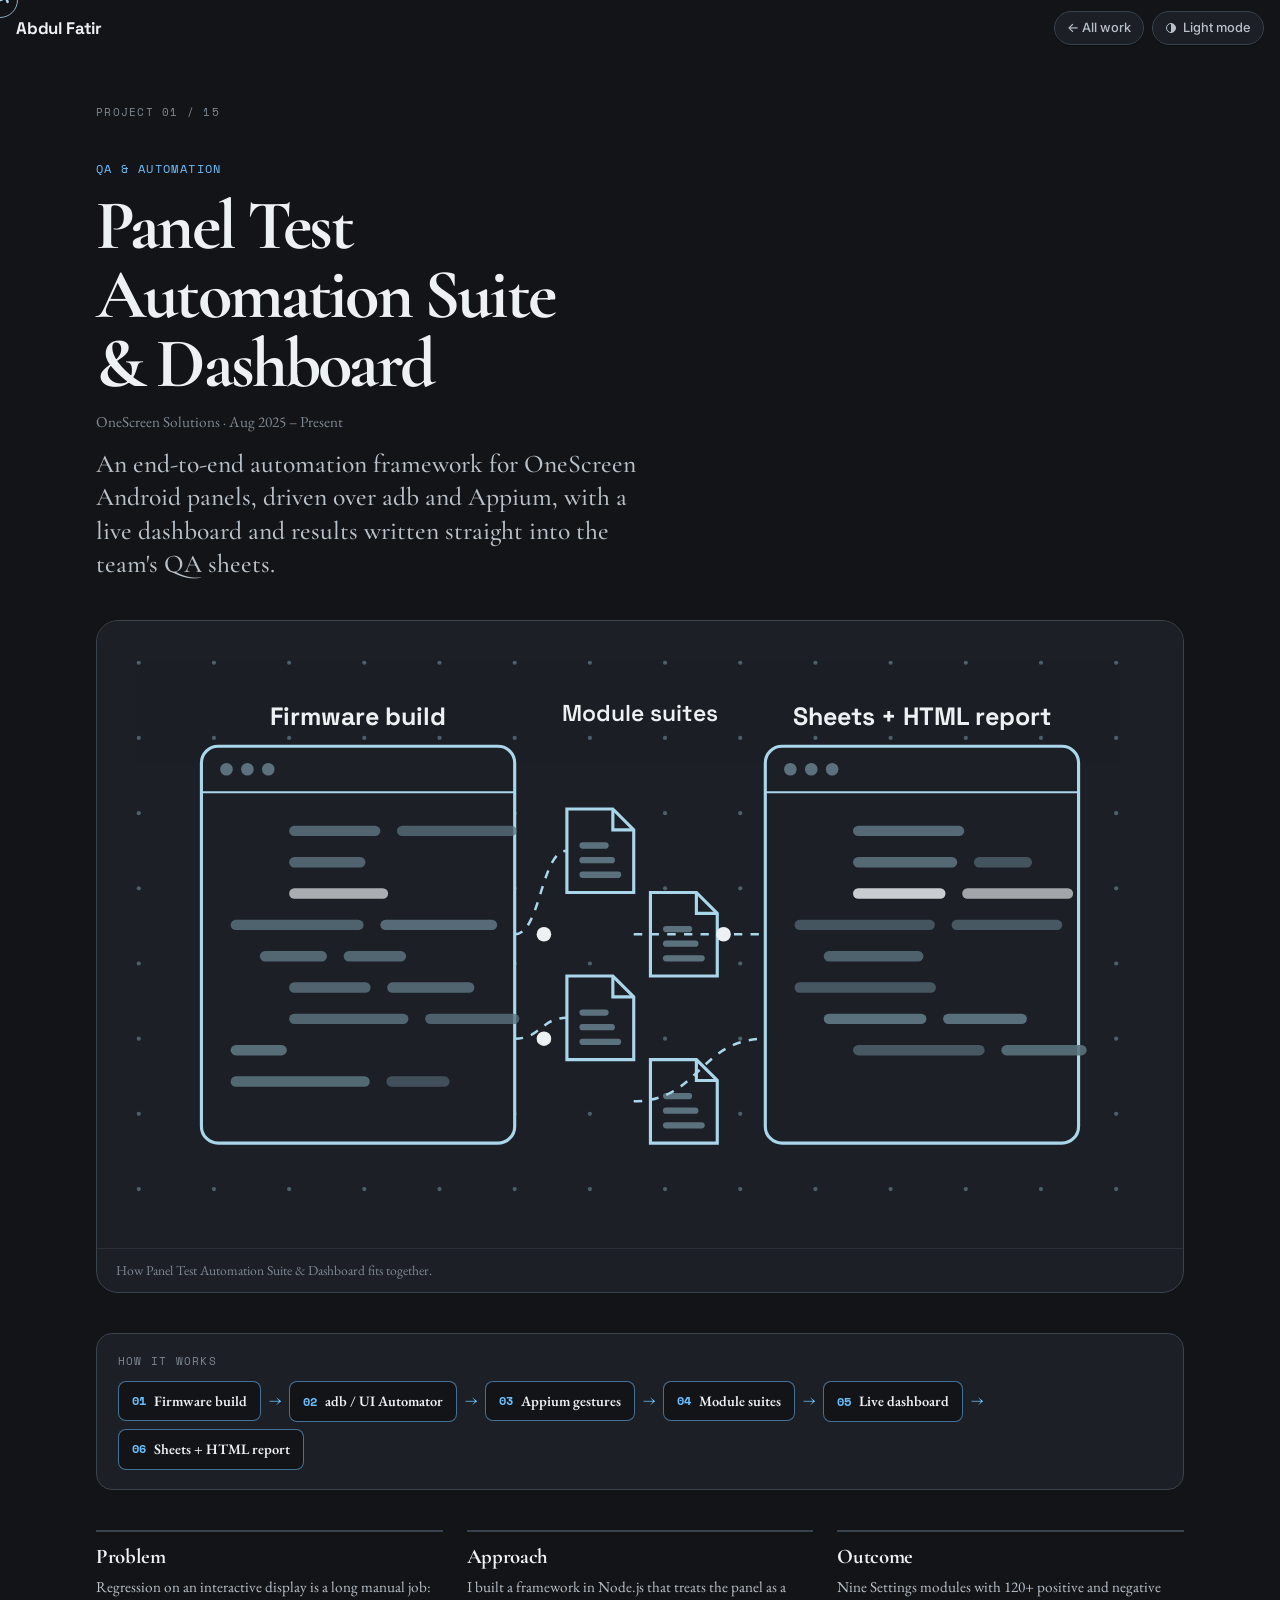
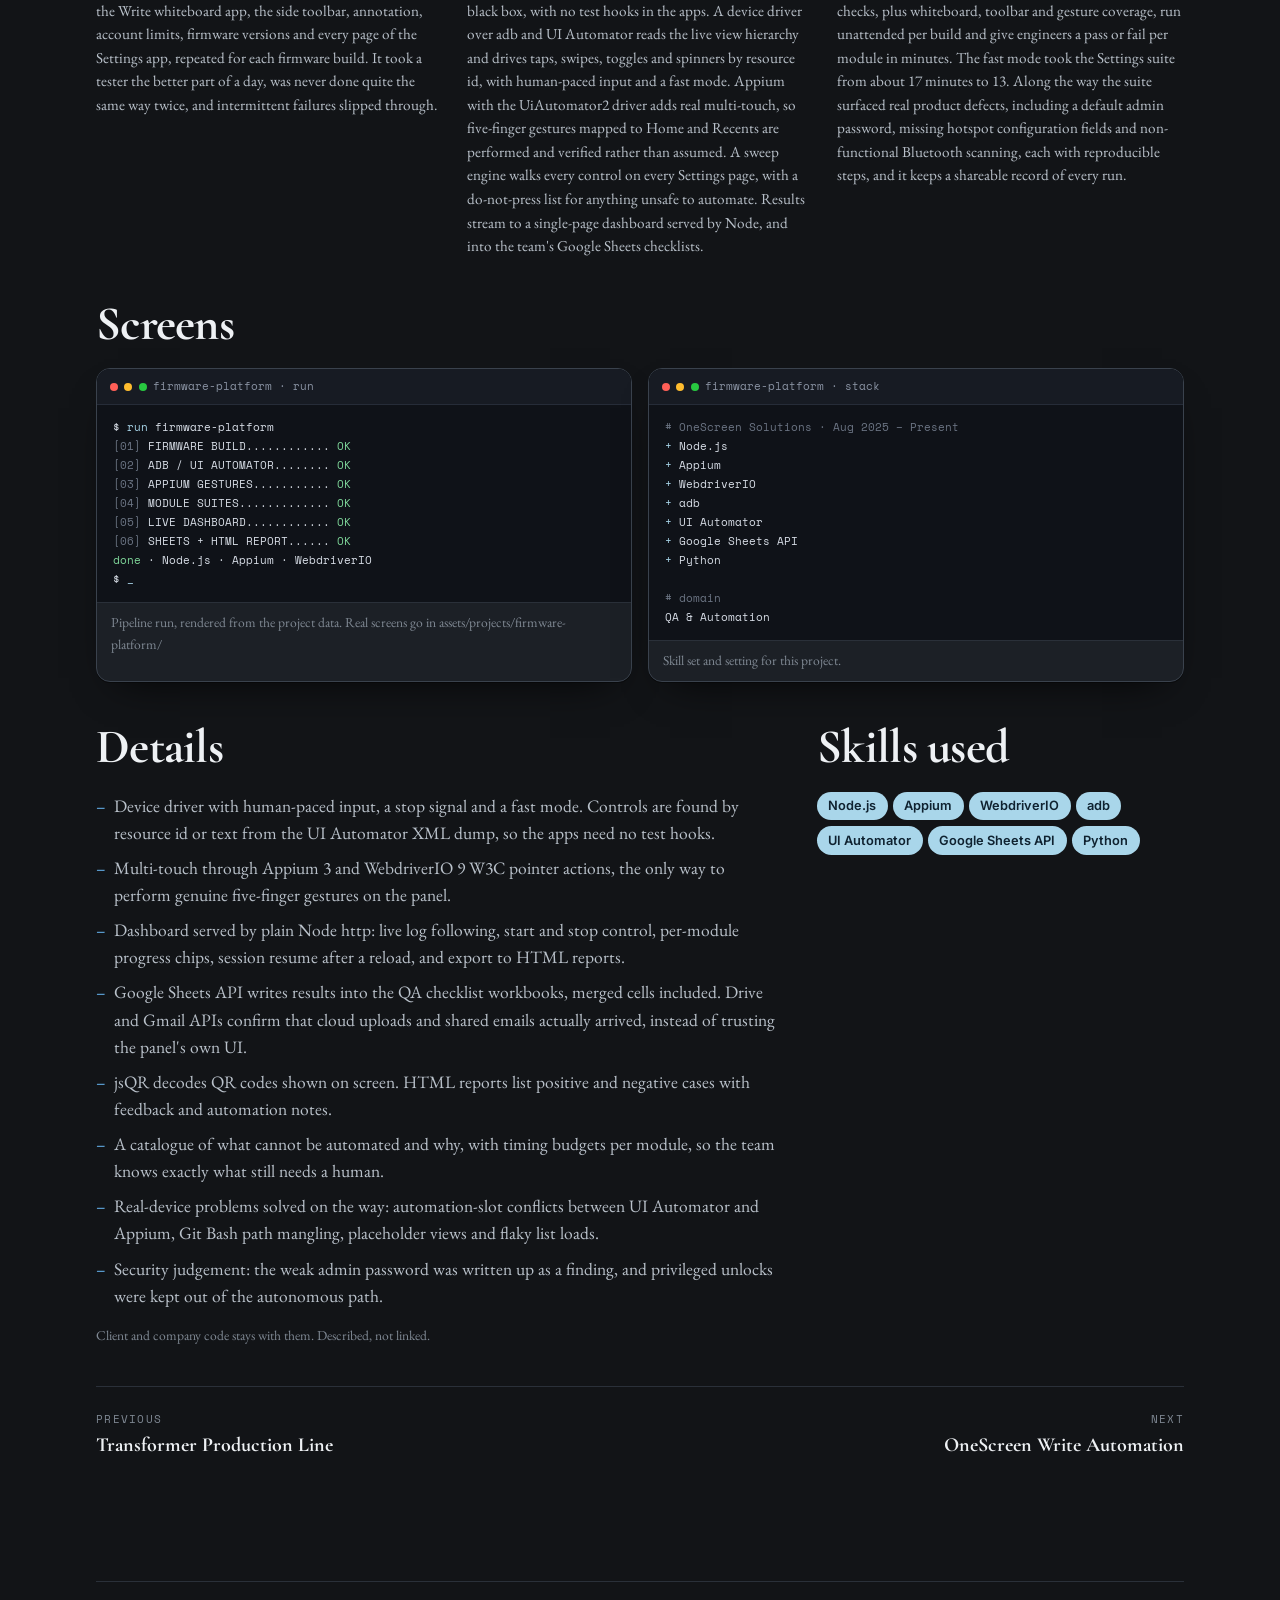
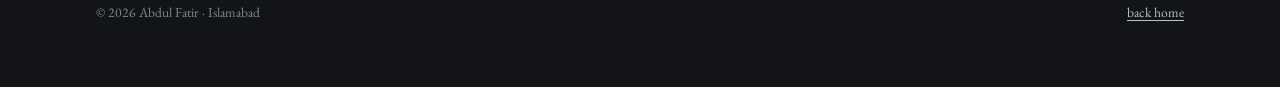
==== commit 9e796fc0: "Rename firmware project to Panel Test Automation Suite & Dashboard Rewritten from the project summar" ====
--- a/project.html
+++ b/project.html
@@ -10,7 +10,7 @@
   <link rel="preconnect" href="https://fonts.googleapis.com">
   <link rel="preconnect" href="https://fonts.gstatic.com" crossorigin>
   <link rel="stylesheet" href="https://fonts.googleapis.com/css2?family=Space+Grotesk:wght@500;700&family=Inter:wght@400;500;600;700&family=Space+Mono:wght@400;700&family=Caveat:wght@500;600;700&family=Cormorant+Garamond:ital,wght@0,500;0,600;0,700;1,500&family=EB+Garamond:ital,wght@0,400;0,500;0,600;1,400&display=swap">
-  <link rel="stylesheet" href="css/style.css?v=29">
+  <link rel="stylesheet" href="css/style.css?v=31">
 </head>
 <body class="is-project">
   <div class="wipe" id="wipe" aria-hidden="true"></div>
@@ -74,9 +74,9 @@
     </footer>
   </main>
 
-  <script src="js/config.js?v=29"></script>
-  <script src="js/data.js?v=29"></script>
-  <script src="js/shared.js?v=29"></script>
-  <script src="js/project.js?v=29"></script>
+  <script src="js/config.js?v=31"></script>
+  <script src="js/data.js?v=31"></script>
+  <script src="js/shared.js?v=31"></script>
+  <script src="js/project.js?v=31"></script>
 </body>
 </html>
--- a/css/style.css
+++ b/css/style.css
@@ -547,6 +547,112 @@
 /* ───────── reveals ───────── */
 .reveal, .reveal-up { opacity: 0; transform: translateY(14px); transition: opacity .7s var(--ease), transform .7s var(--ease); }
 .reveal.in, .reveal-up.in, .no-js .reveal, .no-js .reveal-up { opacity: 1; transform: none; }
+
+/* ───────── phones (≤ 640px): one column, bigger touch targets, no road ───────── */
+@media (max-width: 640px) {
+  body { font-size: 16.5px; }
+  .page { padding-left: max(18px, env(safe-area-inset-left, 0px)); padding-right: max(18px, env(safe-area-inset-right, 0px)); }
+  .bar { padding: .55rem max(14px, env(safe-area-inset-left, 0px)); gap: .5rem; }
+  .bar__right { gap: .4rem; }
+  .chip { padding: .36rem .65rem; font-size: .76rem; }
+  .section { padding-block: 3.2rem 0; }
+  .section-title { font-size: 2.15rem; margin-bottom: 1rem; }
+  .section-title--sm { font-size: 1.8rem; }
+  .section-title--xl { font-size: 2.6rem; }
+  .lede-sm { font-size: .98rem; margin-bottom: 1.4rem; }
+
+  /* the road and car need margins; on a phone there are none, so they stay off */
+  #road, #car, .road, .car { display: none !important; }
+
+  /* hero: name, role, what I build, buttons, then the clock and rig */
+  .hero { padding-top: 4.6rem; gap: .9rem; }
+  .hero__namerow { gap: .7rem; }
+  .name { font-size: clamp(3.6rem, 19.5vw, 5.4rem); line-height: .9; }
+  .hero__role { font-size: .95rem; }
+  .hero__row { display: contents; }
+  .hero__build { order: 2; font-size: 1.55rem; line-height: 1.2; margin-top: .3rem; }
+  .hero__links { order: 3; margin-top: .2rem; gap: .55rem; }
+  .btn { padding: .75rem 1.15rem; font-size: .95rem; }
+  .stage { order: 4; justify-self: center; width: 100%; max-width: 360px; margin-top: 1.2rem; }
+  .device { transform: none; width: 100%; }
+  .caption { text-align: center; }
+  .marquee { margin-top: 2.4rem; }
+
+  /* about: text, then a centred photo and the questionnaire */
+  .about { gap: 1.8rem; }
+  .about__lead { font-size: 1.35rem; line-height: 1.32; }
+  .about__paras { margin-top: 1rem; }
+  .about__side { justify-items: center; gap: 1.4rem; }
+  .polaroid { width: min(230px, 100%); transform: rotate(-1.5deg); }
+  .quiz { padding: 1rem 1rem .9rem; border-radius: 14px; }
+  .quiz__head h3 { font-size: 1.75rem; }
+  .quiz__head .muted { font-size: 1.1rem; }
+  .quiz__q { font-size: 1.2rem; padding: .6rem .7rem; grid-template-columns: 1.4rem 1fr auto; }
+  .quiz__a { font-size: 1.15rem; padding-left: 2.6rem; }
+  .odometer { margin-top: 2.2rem; gap: .9rem 1rem; padding-top: 1.2rem; }
+  .odometer b { font-size: 2rem; }
+
+  /* work experience */
+  .tab { padding: .6rem .75rem .7rem; font-size: .95rem; }
+  .exp { padding: 1.1rem 1rem; border-radius: 16px; gap: 1.2rem; }
+  .exp__org { font-size: 1.35rem; }
+  .skillset { gap: .4rem; }
+  .skillset li { font-size: .78rem; padding: .3rem .65rem; }
+  /* the card slider runs edge to edge inside the box so the side cards peek in */
+  .slider { height: 350px; margin-inline: -1rem; border-radius: 0; }
+  .slider__card { width: 224px; height: 300px; padding: 1rem 1rem 1.05rem; }
+  .ring__title { font-size: 1.2rem; }
+
+  /* internships */
+  .intern { padding: 1.1rem 1rem; }
+  .intern__photos { gap: .4rem; }
+
+  /* call to action */
+  .cta { margin-top: 3.2rem; padding: 1.4rem 1.2rem; gap: 1rem; }
+  .cta h2 { font-size: 1.6rem; }
+  .cta .btn { width: 100%; justify-content: center; }
+
+  /* skills, education, certificates, hobbies */
+  .shelf { padding: 1rem; }
+  .educard { padding: 1.1rem 1rem; }
+  .cert { padding: .9rem 1rem; }
+  .hobby { padding: 1rem; }
+
+  /* project deck: taller box, smaller art, so the title and the Open link always fit */
+  .stack { height: clamp(600px, 88vh, 780px); border-radius: 22px; }
+  .stackcard { top: 5%; height: 90%; border-radius: 18px; }
+  .stackcard__art { padding: .8rem .8rem 0; }
+  .stackcard__art .art { max-height: 24vh; }
+  .stackcard__body { padding: 1rem 1.05rem 1.1rem; gap: .6rem; }
+  .stackcard__body h3 { font-size: 1.5rem; }
+  .stackcard__summary { font-size: 1rem; }
+  .stackcard__meta { font-size: .85rem; }
+
+  /* contact */
+  .contact { gap: 1.6rem; }
+  .contact__form, .form { padding: 1.1rem 1rem; }
+  .field input, .field textarea { font-size: 16px; }   /* stops iOS zooming into fields */
+  .thanks { padding-block: 4rem 1.5rem; }
+  .thanks__title { font-size: clamp(2.4rem, 12vw, 4.6rem); letter-spacing: -.01em; }
+  .foot { margin-top: 3rem; font-size: .85rem; }
+
+  /* lightbox controls at thumb height */
+  .lightbox { padding: 12px; }
+  .lightbox__fig img { max-width: 94vw; max-height: 72vh; border-radius: 10px; }
+  .lightbox__close { top: max(10px, env(safe-area-inset-top, 0px)); right: 10px; }
+}
+@media (max-width: 400px) {
+  .name { font-size: clamp(3.2rem, 18.5vw, 4.6rem); }
+  .chip span { font-size: .72rem; }
+  .intern__photos { grid-template-columns: repeat(3, 1fr); }
+}
+/* touch devices: no hover lifts, no custom cursor, native scrolling on the card boxes */
+@media (hover: none) {
+  .cursor { display: none !important; }
+  .chip:hover, .btn:hover, .intern__zoom:hover img { transform: none; }
+  .slider, .stack { cursor: auto; }
+}
+
 @media (prefers-reduced-motion: reduce) {
   html { scroll-behavior: auto; }
   *, *::before, *::after { animation: none !important; transition-duration: .01ms !important; }
